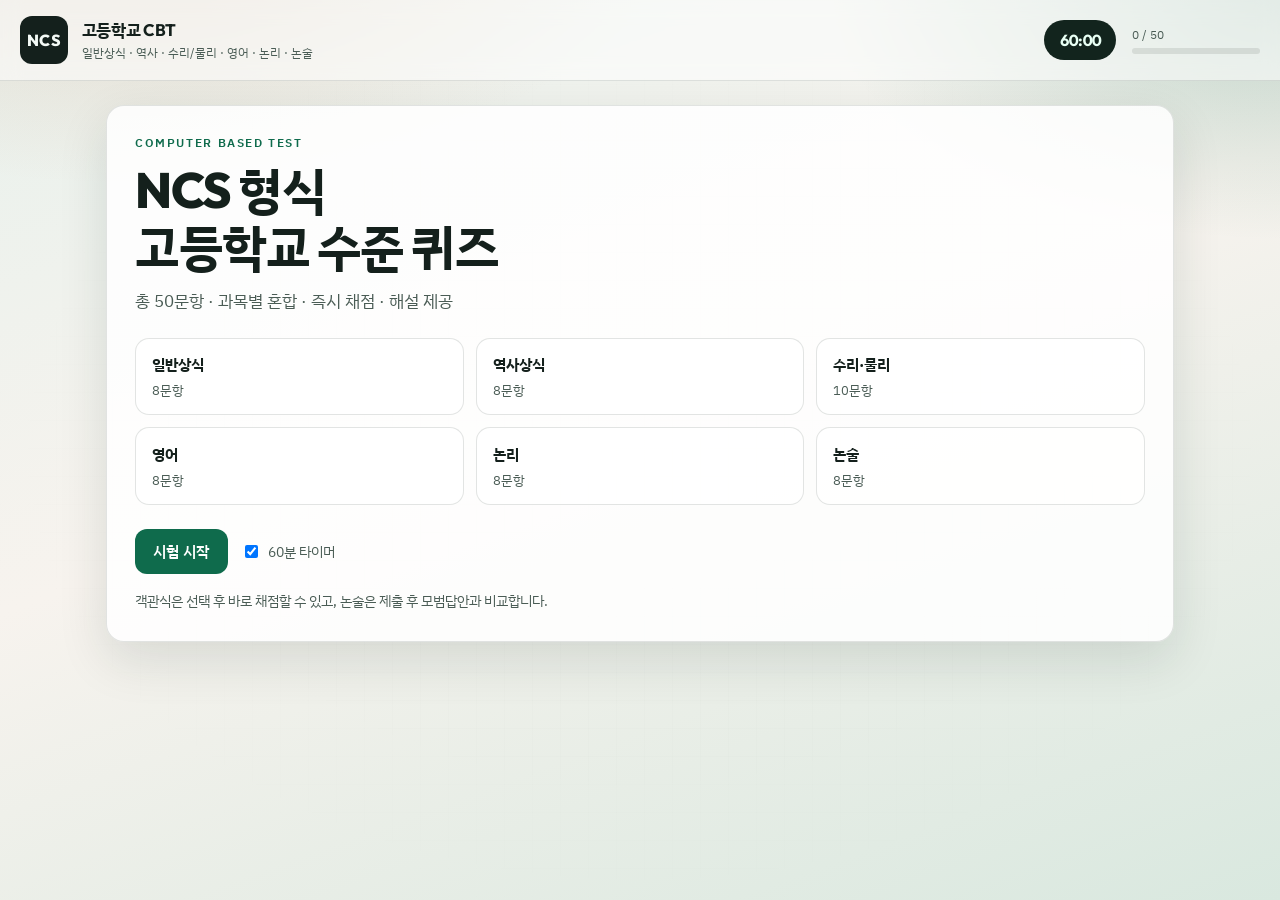
==== ncs-cbt/index.html @ 5c70af85 "Add interactive NCS high-school CBT quiz (50 questions) Self-contained CBT with general knowledge, h" ====
<!DOCTYPE html>
<html lang="ko">
<head>
  <meta charset="UTF-8" />
  <meta name="viewport" content="width=device-width, initial-scale=1" />
  <title>NCS 고등학교 CBT · 50문항</title>
  <link rel="preconnect" href="https://fonts.googleapis.com" />
  <link rel="preconnect" href="https://fonts.gstatic.com" crossorigin />
  <link href="https://fonts.googleapis.com/css2?family=IBM+Plex+Sans+KR:wght@400;500;600;700&family=Outfit:wght@500;700;800&display=swap" rel="stylesheet" />
  <link rel="stylesheet" href="styles.css" />
</head>
<body>
  <div class="bg-layer" aria-hidden="true"></div>

  <header class="topbar">
    <div class="brand">
      <span class="brand-mark">NCS</span>
      <div class="brand-text">
        <strong>고등학교 CBT</strong>
        <span>일반상식 · 역사 · 수리/물리 · 영어 · 논리 · 논술</span>
      </div>
    </div>
    <div class="top-meta" id="topMeta" hidden>
      <div class="timer" id="timer" aria-live="polite">60:00</div>
      <div class="progress-wrap">
        <div class="progress-label"><span id="answeredCount">0</span> / 50</div>
        <div class="progress-track"><div class="progress-fill" id="progressFill"></div></div>
      </div>
    </div>
  </header>

  <main>
    <!-- START -->
    <section class="panel start-panel" id="startPanel">
      <p class="eyebrow">Computer Based Test</p>
      <h1>NCS 형식<br />고등학교 수준 퀴즈</h1>
      <p class="lead">총 50문항 · 과목별 혼합 · 즉시 채점 · 해설 제공</p>

      <ul class="subject-grid" aria-label="과목 구성">
        <li><b>일반상식</b><span>8문항</span></li>
        <li><b>역사상식</b><span>8문항</span></li>
        <li><b>수리·물리</b><span>10문항</span></li>
        <li><b>영어</b><span>8문항</span></li>
        <li><b>논리</b><span>8문항</span></li>
        <li><b>논술</b><span>8문항</span></li>
      </ul>

      <div class="cta-row">
        <button type="button" class="btn primary" id="startBtn">시험 시작</button>
        <label class="check-inline">
          <input type="checkbox" id="timerToggle" checked />
          60분 타이머
        </label>
      </div>
      <p class="hint">객관식은 선택 후 바로 채점할 수 있고, 논술은 제출 후 모범답안과 비교합니다.</p>
    </section>

    <!-- QUIZ -->
    <section class="panel quiz-panel" id="quizPanel" hidden>
      <div class="quiz-layout">
        <aside class="nav-pane" aria-label="문항 번호">
          <div class="nav-head">문항</div>
          <div class="nav-grid" id="navGrid"></div>
          <button type="button" class="btn ghost full" id="submitAllBtn">전체 제출 · 결과</button>
        </aside>

        <div class="question-pane">
          <div class="q-meta">
            <span class="badge" id="qSubject"></span>
            <span class="q-num" id="qNum"></span>
          </div>
          <h2 class="q-stem" id="qStem"></h2>
          <div class="q-passage" id="qPassage" hidden></div>
          <div class="choices" id="choices"></div>
          <div class="essay-box" id="essayBox" hidden>
            <label for="essayInput">답안 작성</label>
            <textarea id="essayInput" rows="8" placeholder="핵심 논점과 근거를 간결히 작성하세요."></textarea>
          </div>
          <div class="feedback" id="feedback" hidden></div>
          <div class="action-row">
            <button type="button" class="btn ghost" id="prevBtn">이전</button>
            <button type="button" class="btn secondary" id="checkBtn">정답 확인</button>
            <button type="button" class="btn primary" id="nextBtn">다음</button>
          </div>
        </div>
      </div>
    </section>

    <!-- RESULT -->
    <section class="panel result-panel" id="resultPanel" hidden>
      <p class="eyebrow">결과</p>
      <h1 id="scoreTitle">채점 완료</h1>
      <p class="lead" id="scoreLead"></p>
      <div class="score-ring-wrap">
        <div class="score-ring" id="scoreRing">
          <strong id="scorePct">0%</strong>
          <span id="scoreFrac">0 / 50</span>
        </div>
      </div>
      <div class="subject-scores" id="subjectScores"></div>
      <div class="cta-row">
        <button type="button" class="btn primary" id="reviewBtn">오답·해설 다시보기</button>
        <button type="button" class="btn ghost" id="restartBtn">다시 풀기</button>
      </div>
    </section>
  </main>

  <script src="questions.js"></script>
  <script src="app.js"></script>
</body>
</html>
---- ncs-cbt/styles.css ----
:root {
  --ink: #14201c;
  --muted: #4a5c55;
  --paper: #f3f7f4;
  --panel: rgba(255, 255, 255, 0.86);
  --line: rgba(20, 32, 28, 0.12);
  --accent: #0f6b4c;
  --accent-2: #c45c26;
  --good: #1b7a4a;
  --bad: #b42318;
  --warn: #9a6700;
  --shadow: 0 18px 50px rgba(15, 40, 30, 0.12);
  --radius: 18px;
  --font-display: "Outfit", "IBM Plex Sans KR", sans-serif;
  --font-body: "IBM Plex Sans KR", sans-serif;
}

* { box-sizing: border-box; }
html, body { margin: 0; min-height: 100%; }
body {
  font-family: var(--font-body);
  color: var(--ink);
  background: #dfeae3;
  line-height: 1.55;
}

.bg-layer {
  position: fixed;
  inset: 0;
  z-index: -1;
  background:
    radial-gradient(1000px 500px at 10% -10%, rgba(196, 92, 38, 0.18), transparent 55%),
    radial-gradient(900px 480px at 100% 0%, rgba(15, 107, 76, 0.22), transparent 50%),
    linear-gradient(160deg, #e8f1ec 0%, #f7f3ee 45%, #d9e8df 100%);
  animation: drift 18s ease-in-out infinite alternate;
}
.bg-layer::after {
  content: "";
  position: absolute;
  inset: 0;
  opacity: 0.35;
  background-image:
    linear-gradient(rgba(20, 32, 28, 0.03) 1px, transparent 1px),
    linear-gradient(90deg, rgba(20, 32, 28, 0.03) 1px, transparent 1px);
  background-size: 28px 28px;
  mask-image: radial-gradient(ellipse at center, black 40%, transparent 80%);
}

@keyframes drift {
  from { transform: scale(1) translateY(0); }
  to { transform: scale(1.04) translateY(-8px); }
}

.topbar {
  display: flex;
  justify-content: space-between;
  align-items: center;
  gap: 1rem;
  padding: 1rem 1.25rem;
  border-bottom: 1px solid var(--line);
  backdrop-filter: blur(10px);
  background: rgba(255, 255, 255, 0.55);
  position: sticky;
  top: 0;
  z-index: 10;
}

.brand { display: flex; align-items: center; gap: 0.85rem; }
.brand-mark {
  font-family: var(--font-display);
  font-weight: 800;
  letter-spacing: 0.04em;
  background: var(--ink);
  color: #f4faf6;
  width: 3rem;
  height: 3rem;
  border-radius: 12px;
  display: grid;
  place-items: center;
  animation: popIn 0.6s ease both;
}
.brand-text { display: flex; flex-direction: column; }
.brand-text strong {
  font-family: var(--font-display);
  font-size: 1.05rem;
  letter-spacing: -0.02em;
}
.brand-text span { font-size: 0.78rem; color: var(--muted); }

.top-meta { display: flex; align-items: center; gap: 1rem; }
.timer {
  font-family: var(--font-display);
  font-weight: 700;
  font-variant-numeric: tabular-nums;
  background: #12241d;
  color: #e8fff4;
  padding: 0.45rem 0.75rem;
  border-radius: 999px;
  min-width: 4.5rem;
  text-align: center;
}
.timer.warn { background: var(--accent-2); }
.timer.danger { background: var(--bad); animation: pulse 1s ease infinite; }

@keyframes pulse {
  50% { transform: scale(1.04); }
}

.progress-wrap { min-width: 8rem; }
.progress-label { font-size: 0.75rem; color: var(--muted); margin-bottom: 0.25rem; }
.progress-track {
  height: 6px;
  background: rgba(20, 32, 28, 0.1);
  border-radius: 999px;
  overflow: hidden;
}
.progress-fill {
  height: 100%;
  width: 0%;
  background: linear-gradient(90deg, var(--accent), #2a9d6e);
  transition: width 0.35s ease;
}

main {
  max-width: 1100px;
  margin: 0 auto;
  padding: 1.5rem 1rem 3rem;
}

.panel {
  background: var(--panel);
  border: 1px solid var(--line);
  border-radius: var(--radius);
  box-shadow: var(--shadow);
  padding: 1.75rem;
  animation: rise 0.55s ease both;
}

@keyframes rise {
  from { opacity: 0; transform: translateY(14px); }
  to { opacity: 1; transform: translateY(0); }
}
@keyframes popIn {
  from { opacity: 0; transform: scale(0.86); }
  to { opacity: 1; transform: scale(1); }
}

.eyebrow {
  text-transform: uppercase;
  letter-spacing: 0.14em;
  font-size: 0.72rem;
  font-weight: 600;
  color: var(--accent);
  margin: 0 0 0.6rem;
}
h1 {
  font-family: var(--font-display);
  font-weight: 800;
  letter-spacing: -0.03em;
  font-size: clamp(2rem, 5vw, 3.1rem);
  line-height: 1.15;
  margin: 0 0 0.75rem;
}
.lead { color: var(--muted); margin: 0 0 1.5rem; font-size: 1.05rem; }
.hint { color: var(--muted); font-size: 0.9rem; margin: 1rem 0 0; }

.subject-grid {
  list-style: none;
  padding: 0;
  margin: 0 0 1.5rem;
  display: grid;
  grid-template-columns: repeat(3, 1fr);
  gap: 0.75rem;
}
.subject-grid li {
  padding: 0.9rem 1rem;
  border: 1px solid var(--line);
  border-radius: 14px;
  background: rgba(255, 255, 255, 0.7);
  display: flex;
  flex-direction: column;
  gap: 0.2rem;
  transition: transform 0.25s ease, border-color 0.25s ease;
}
.subject-grid li:hover {
  transform: translateY(-2px);
  border-color: rgba(15, 107, 76, 0.35);
}
.subject-grid b { font-size: 0.95rem; }
.subject-grid span { color: var(--muted); font-size: 0.82rem; }

.cta-row {
  display: flex;
  flex-wrap: wrap;
  align-items: center;
  gap: 0.85rem;
}

.btn {
  font-family: var(--font-body);
  font-weight: 600;
  border: none;
  cursor: pointer;
  border-radius: 12px;
  padding: 0.75rem 1.15rem;
  font-size: 0.95rem;
  transition: transform 0.15s ease, background 0.2s ease, opacity 0.2s ease;
}
.btn:hover { transform: translateY(-1px); }
.btn:active { transform: translateY(0); }
.btn:disabled { opacity: 0.45; cursor: not-allowed; transform: none; }
.btn.primary { background: var(--accent); color: #fff; }
.btn.primary:hover { background: #0c5a40; }
.btn.secondary { background: #1d2f28; color: #f3fff8; }
.btn.ghost {
  background: transparent;
  border: 1px solid var(--line);
  color: var(--ink);
}
.btn.full { width: 100%; }

.check-inline {
  display: inline-flex;
  align-items: center;
  gap: 0.4rem;
  color: var(--muted);
  font-size: 0.9rem;
  user-select: none;
}

.quiz-layout {
  display: grid;
  grid-template-columns: 220px 1fr;
  gap: 1.25rem;
}

.nav-pane {
  border-right: 1px solid var(--line);
  padding-right: 1rem;
  display: flex;
  flex-direction: column;
  gap: 0.75rem;
}
.nav-head {
  font-size: 0.8rem;
  font-weight: 600;
  color: var(--muted);
}
.nav-grid {
  display: grid;
  grid-template-columns: repeat(5, 1fr);
  gap: 0.35rem;
  max-height: 420px;
  overflow: auto;
  padding-right: 0.2rem;
}
.nav-btn {
  aspect-ratio: 1;
  border: 1px solid var(--line);
  border-radius: 8px;
  background: #fff;
  font-size: 0.72rem;
  font-weight: 600;
  cursor: pointer;
  color: var(--ink);
}
.nav-btn.current {
  border-color: var(--accent);
  box-shadow: inset 0 0 0 1px var(--accent);
}
.nav-btn.answered { background: #e5f4ec; }
.nav-btn.correct { background: #d9f0e3; color: var(--good); }
.nav-btn.wrong { background: #fde8e6; color: var(--bad); }
.nav-btn.essay-done { background: #fff4e8; }

.q-meta {
  display: flex;
  align-items: center;
  gap: 0.6rem;
  margin-bottom: 0.75rem;
}
.badge {
  display: inline-flex;
  align-items: center;
  padding: 0.25rem 0.65rem;
  border-radius: 999px;
  background: rgba(15, 107, 76, 0.12);
  color: var(--accent);
  font-size: 0.78rem;
  font-weight: 600;
}
.q-num { color: var(--muted); font-size: 0.85rem; }
.q-stem {
  font-size: 1.2rem;
  font-weight: 700;
  margin: 0 0 1rem;
  white-space: pre-wrap;
  letter-spacing: -0.01em;
}
.q-passage {
  background: rgba(20, 32, 28, 0.04);
  border-left: 3px solid var(--accent);
  padding: 0.9rem 1rem;
  margin-bottom: 1rem;
  border-radius: 0 12px 12px 0;
  color: var(--muted);
  white-space: pre-wrap;
}

.choices { display: flex; flex-direction: column; gap: 0.55rem; }
.choice {
  text-align: left;
  width: 100%;
  padding: 0.85rem 1rem;
  border-radius: 12px;
  border: 1px solid var(--line);
  background: #fff;
  cursor: pointer;
  font-family: var(--font-body);
  font-size: 0.95rem;
  display: flex;
  gap: 0.7rem;
  align-items: flex-start;
  transition: border-color 0.2s ease, background 0.2s ease;
}
.choice:hover { border-color: rgba(15, 107, 76, 0.4); }
.choice.selected {
  border-color: var(--accent);
  background: rgba(15, 107, 76, 0.08);
}
.choice.correct {
  border-color: var(--good);
  background: rgba(27, 122, 74, 0.12);
}
.choice.wrong {
  border-color: var(--bad);
  background: rgba(180, 35, 24, 0.08);
}
.choice-key {
  font-family: var(--font-display);
  font-weight: 700;
  color: var(--accent);
  min-width: 1.2rem;
}

.essay-box label {
  display: block;
  font-weight: 600;
  margin-bottom: 0.4rem;
  font-size: 0.9rem;
}
.essay-box textarea {
  width: 100%;
  border: 1px solid var(--line);
  border-radius: 12px;
  padding: 0.9rem 1rem;
  font-family: var(--font-body);
  font-size: 0.95rem;
  resize: vertical;
  background: #fff;
  color: var(--ink);
}
.essay-box textarea:focus {
  outline: 2px solid rgba(15, 107, 76, 0.35);
  border-color: var(--accent);
}

.feedback {
  margin-top: 1rem;
  padding: 0.95rem 1rem;
  border-radius: 12px;
  border: 1px solid var(--line);
  background: #fff;
  animation: rise 0.35s ease both;
}
.feedback.ok { border-color: rgba(27, 122, 74, 0.35); background: #f1faf5; }
.feedback.no { border-color: rgba(180, 35, 24, 0.3); background: #fff6f5; }
.feedback.essay { border-color: rgba(196, 92, 38, 0.3); background: #fff8f2; }
.feedback strong { display: block; margin-bottom: 0.35rem; }
.feedback .model {
  margin-top: 0.65rem;
  padding-top: 0.65rem;
  border-top: 1px dashed var(--line);
  color: var(--muted);
  white-space: pre-wrap;
}

.action-row {
  display: flex;
  flex-wrap: wrap;
  gap: 0.6rem;
  margin-top: 1.25rem;
  justify-content: flex-end;
}

.score-ring-wrap { display: flex; justify-content: center; margin: 1.25rem 0 1.5rem; }
.score-ring {
  width: 160px;
  height: 160px;
  border-radius: 50%;
  display: grid;
  place-content: center;
  text-align: center;
  background:
    radial-gradient(circle at center, #fff 58%, transparent 59%),
    conic-gradient(var(--accent) var(--p, 0%), rgba(20, 32, 28, 0.1) 0);
  animation: popIn 0.6s ease both;
}
.score-ring strong {
  font-family: var(--font-display);
  font-size: 2rem;
  line-height: 1;
}
.score-ring span { color: var(--muted); font-size: 0.85rem; }

.subject-scores {
  display: grid;
  grid-template-columns: repeat(3, 1fr);
  gap: 0.7rem;
  margin-bottom: 1.5rem;
}
.subject-scores article {
  border: 1px solid var(--line);
  border-radius: 12px;
  padding: 0.8rem 0.9rem;
  background: rgba(255, 255, 255, 0.75);
}
.subject-scores h3 {
  margin: 0 0 0.25rem;
  font-size: 0.88rem;
}
.subject-scores p {
  margin: 0;
  color: var(--muted);
  font-size: 0.85rem;
}

@media (max-width: 820px) {
  .quiz-layout { grid-template-columns: 1fr; }
  .nav-pane {
    border-right: none;
    border-bottom: 1px solid var(--line);
    padding-right: 0;
    padding-bottom: 1rem;
  }
  .nav-grid {
    max-height: none;
    grid-template-columns: repeat(10, 1fr);
  }
  .subject-grid,
  .subject-scores { grid-template-columns: repeat(2, 1fr); }
  .topbar { flex-direction: column; align-items: flex-start; }
}

@media (max-width: 520px) {
  .subject-grid,
  .subject-scores { grid-template-columns: 1fr; }
  .nav-grid { grid-template-columns: repeat(5, 1fr); }
  .action-row { justify-content: stretch; }
  .action-row .btn { flex: 1; }
}
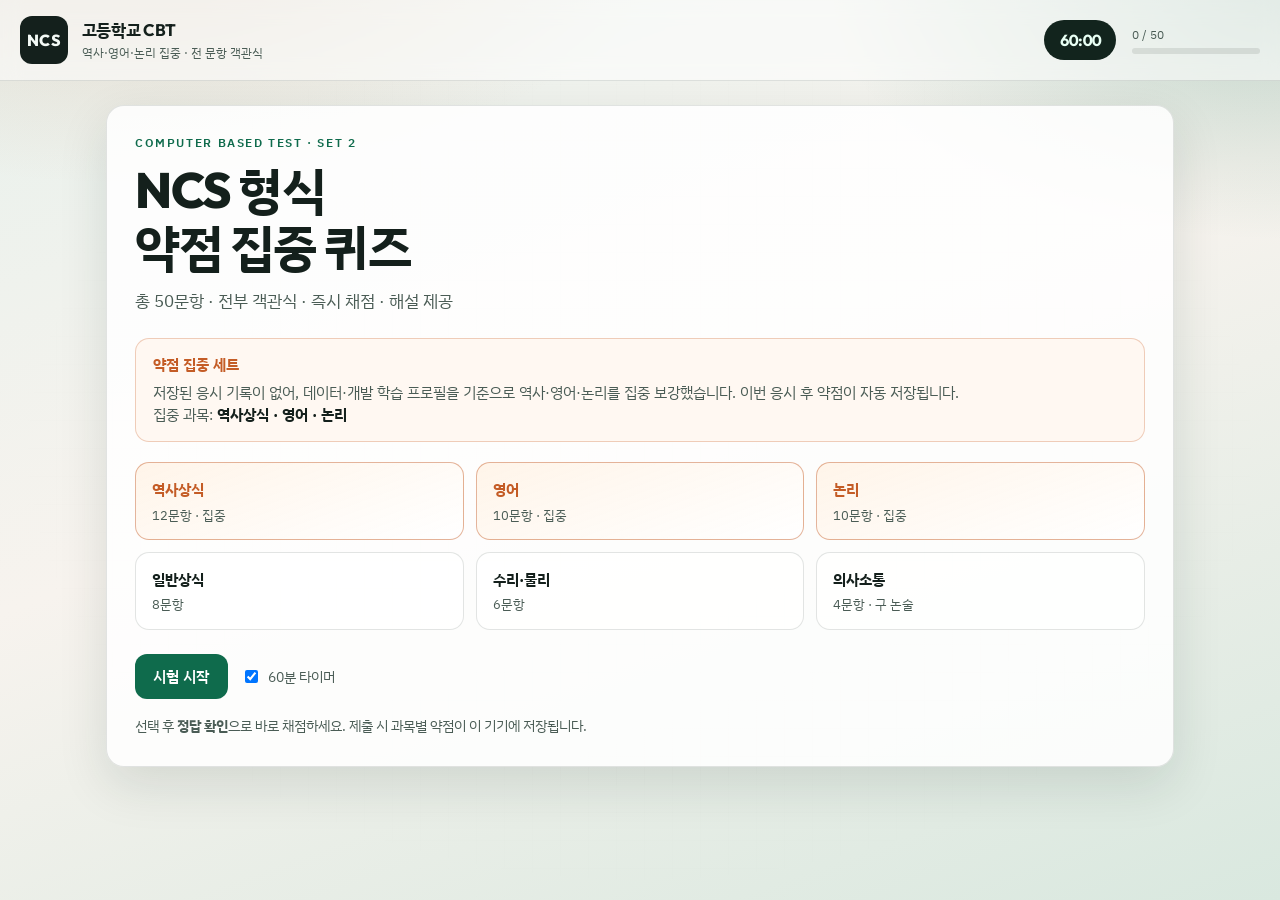
==== commit 190a38bb: "Refresh NCS CBT with weakness-weighted all-MC Set 2 Replace essay items with communication MC questi" ====
--- a/ncs-cbt/index.html
+++ b/ncs-cbt/index.html
@@ -3,7 +3,7 @@
 <head>
   <meta charset="UTF-8" />
   <meta name="viewport" content="width=device-width, initial-scale=1" />
-  <title>NCS 고등학교 CBT · 50문항</title>
+  <title>NCS 고등학교 CBT · 50문항 (약점 집중)</title>
   <link rel="preconnect" href="https://fonts.googleapis.com" />
   <link rel="preconnect" href="https://fonts.gstatic.com" crossorigin />
   <link href="https://fonts.googleapis.com/css2?family=IBM+Plex+Sans+KR:wght@400;500;600;700&family=Outfit:wght@500;700;800&display=swap" rel="stylesheet" />
@@ -17,7 +17,7 @@
       <span class="brand-mark">NCS</span>
       <div class="brand-text">
         <strong>고등학교 CBT</strong>
-        <span>일반상식 · 역사 · 수리/물리 · 영어 · 논리 · 논술</span>
+        <span>역사·영어·논리 집중 · 전 문항 객관식</span>
       </div>
     </div>
     <div class="top-meta" id="topMeta" hidden>
@@ -30,19 +30,20 @@
   </header>
 
   <main>
-    <!-- START -->
     <section class="panel start-panel" id="startPanel">
-      <p class="eyebrow">Computer Based Test</p>
-      <h1>NCS 형식<br />고등학교 수준 퀴즈</h1>
-      <p class="lead">총 50문항 · 과목별 혼합 · 즉시 채점 · 해설 제공</p>
+      <p class="eyebrow">Computer Based Test · Set 2</p>
+      <h1>NCS 형식<br />약점 집중 퀴즈</h1>
+      <p class="lead">총 50문항 · 전부 객관식 · 즉시 채점 · 해설 제공</p>
+
+      <div class="focus-banner" id="focusBanner"></div>
 
       <ul class="subject-grid" aria-label="과목 구성">
+        <li class="hot"><b>역사상식</b><span>12문항 · 집중</span></li>
+        <li class="hot"><b>영어</b><span>10문항 · 집중</span></li>
+        <li class="hot"><b>논리</b><span>10문항 · 집중</span></li>
         <li><b>일반상식</b><span>8문항</span></li>
-        <li><b>역사상식</b><span>8문항</span></li>
-        <li><b>수리·물리</b><span>10문항</span></li>
-        <li><b>영어</b><span>8문항</span></li>
-        <li><b>논리</b><span>8문항</span></li>
-        <li><b>논술</b><span>8문항</span></li>
+        <li><b>수리·물리</b><span>6문항</span></li>
+        <li><b>의사소통</b><span>4문항 · 구 논술</span></li>
       </ul>
 
       <div class="cta-row">
@@ -52,10 +53,9 @@
           60분 타이머
         </label>
       </div>
-      <p class="hint">객관식은 선택 후 바로 채점할 수 있고, 논술은 제출 후 모범답안과 비교합니다.</p>
+      <p class="hint">선택 후 <b>정답 확인</b>으로 바로 채점하세요. 제출 시 과목별 약점이 이 기기에 저장됩니다.</p>
     </section>
 
-    <!-- QUIZ -->
     <section class="panel quiz-panel" id="quizPanel" hidden>
       <div class="quiz-layout">
         <aside class="nav-pane" aria-label="문항 번호">
@@ -72,10 +72,6 @@
           <h2 class="q-stem" id="qStem"></h2>
           <div class="q-passage" id="qPassage" hidden></div>
           <div class="choices" id="choices"></div>
-          <div class="essay-box" id="essayBox" hidden>
-            <label for="essayInput">답안 작성</label>
-            <textarea id="essayInput" rows="8" placeholder="핵심 논점과 근거를 간결히 작성하세요."></textarea>
-          </div>
           <div class="feedback" id="feedback" hidden></div>
           <div class="action-row">
             <button type="button" class="btn ghost" id="prevBtn">이전</button>
@@ -86,7 +82,6 @@
       </div>
     </section>
 
-    <!-- RESULT -->
     <section class="panel result-panel" id="resultPanel" hidden>
       <p class="eyebrow">결과</p>
       <h1 id="scoreTitle">채점 완료</h1>
@@ -97,6 +92,7 @@
           <span id="scoreFrac">0 / 50</span>
         </div>
       </div>
+      <div class="weakness-box" id="weaknessBox"></div>
       <div class="subject-scores" id="subjectScores"></div>
       <div class="cta-row">
         <button type="button" class="btn primary" id="reviewBtn">오답·해설 다시보기</button>
--- a/ncs-cbt/styles.css
+++ b/ncs-cbt/styles.css
@@ -188,6 +188,62 @@
 }
 .subject-grid b { font-size: 0.95rem; }
 .subject-grid span { color: var(--muted); font-size: 0.82rem; }
+.subject-grid li.hot {
+  border-color: rgba(196, 92, 38, 0.45);
+  background: linear-gradient(160deg, rgba(255, 244, 232, 0.95), rgba(255, 255, 255, 0.85));
+}
+.subject-grid li.hot b { color: var(--accent-2); }
+
+.focus-banner {
+  margin: 0 0 1.25rem;
+  padding: 0.95rem 1.05rem;
+  border-radius: 14px;
+  border: 1px solid rgba(196, 92, 38, 0.28);
+  background: rgba(255, 248, 242, 0.95);
+  color: var(--muted);
+  font-size: 0.92rem;
+  line-height: 1.5;
+}
+.focus-banner strong {
+  display: block;
+  color: var(--accent-2);
+  margin-bottom: 0.35rem;
+  font-size: 0.95rem;
+}
+.focus-banner b { color: var(--ink); }
+
+.weakness-box {
+  margin: 0 0 1.25rem;
+  padding: 1rem 1.1rem;
+  border-radius: 14px;
+  border: 1px solid rgba(15, 107, 76, 0.2);
+  background: rgba(241, 250, 245, 0.95);
+}
+.weakness-box strong {
+  display: block;
+  margin-bottom: 0.55rem;
+  color: var(--accent);
+}
+.weak-row {
+  display: flex;
+  flex-wrap: wrap;
+  gap: 0.4rem 0.75rem;
+  align-items: baseline;
+  padding: 0.35rem 0;
+  border-bottom: 1px dashed var(--line);
+  font-size: 0.92rem;
+}
+.weak-row:last-of-type { border-bottom: none; }
+.weak-row em { color: var(--muted); font-style: normal; }
+.weak-tip {
+  margin: 0.7rem 0 0;
+  color: var(--muted);
+  font-size: 0.88rem;
+}
+.subject-scores article.weak {
+  border-color: rgba(196, 92, 38, 0.4);
+  background: #fff6ef;
+}
 
 .cta-row {
   display: flex;
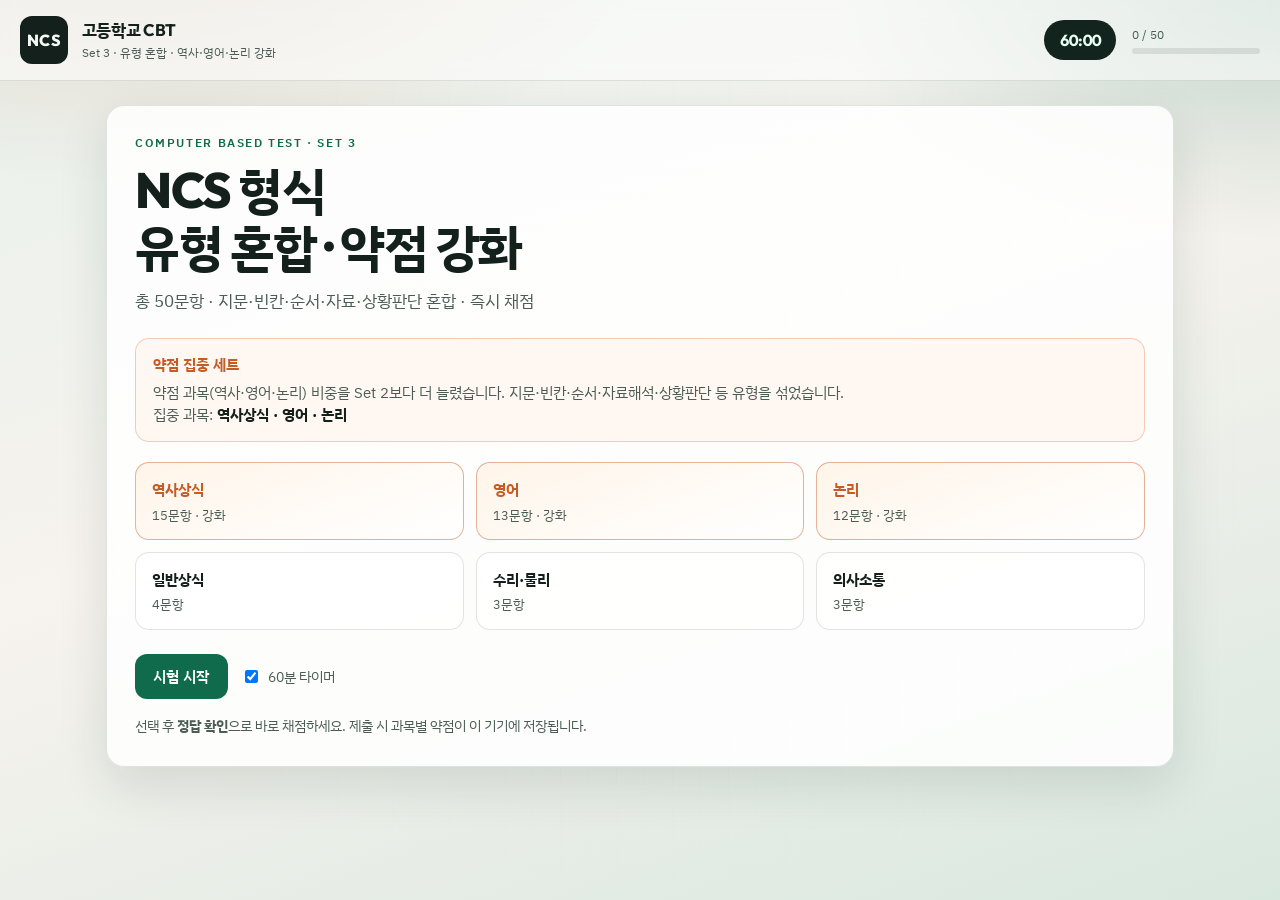
==== commit 19b1c9c5: "Add NCS CBT Set 3 with mixed formats and heavier weak focus Increase history/English/logic share fur" ====
--- a/ncs-cbt/index.html
+++ b/ncs-cbt/index.html
@@ -17,7 +17,7 @@
       <span class="brand-mark">NCS</span>
       <div class="brand-text">
         <strong>고등학교 CBT</strong>
-        <span>역사·영어·논리 집중 · 전 문항 객관식</span>
+        <span>Set 3 · 유형 혼합 · 역사·영어·논리 강화</span>
       </div>
     </div>
     <div class="top-meta" id="topMeta" hidden>
@@ -31,19 +31,19 @@
 
   <main>
     <section class="panel start-panel" id="startPanel">
-      <p class="eyebrow">Computer Based Test · Set 2</p>
-      <h1>NCS 형식<br />약점 집중 퀴즈</h1>
-      <p class="lead">총 50문항 · 전부 객관식 · 즉시 채점 · 해설 제공</p>
+      <p class="eyebrow">Computer Based Test · Set 3</p>
+      <h1>NCS 형식<br />유형 혼합 · 약점 강화</h1>
+      <p class="lead">총 50문항 · 지문·빈칸·순서·자료·상황판단 혼합 · 즉시 채점</p>
 
       <div class="focus-banner" id="focusBanner"></div>
 
       <ul class="subject-grid" aria-label="과목 구성">
-        <li class="hot"><b>역사상식</b><span>12문항 · 집중</span></li>
-        <li class="hot"><b>영어</b><span>10문항 · 집중</span></li>
-        <li class="hot"><b>논리</b><span>10문항 · 집중</span></li>
-        <li><b>일반상식</b><span>8문항</span></li>
-        <li><b>수리·물리</b><span>6문항</span></li>
-        <li><b>의사소통</b><span>4문항 · 구 논술</span></li>
+        <li class="hot"><b>역사상식</b><span>15문항 · 강화</span></li>
+        <li class="hot"><b>영어</b><span>13문항 · 강화</span></li>
+        <li class="hot"><b>논리</b><span>12문항 · 강화</span></li>
+        <li><b>일반상식</b><span>4문항</span></li>
+        <li><b>수리·물리</b><span>3문항</span></li>
+        <li><b>의사소통</b><span>3문항</span></li>
       </ul>
 
       <div class="cta-row">
@@ -67,6 +67,7 @@
         <div class="question-pane">
           <div class="q-meta">
             <span class="badge" id="qSubject"></span>
+            <span class="badge format" id="qFormat" hidden></span>
             <span class="q-num" id="qNum"></span>
           </div>
           <h2 class="q-stem" id="qStem"></h2>
--- a/ncs-cbt/styles.css
+++ b/ncs-cbt/styles.css
@@ -345,6 +345,10 @@
   font-size: 0.78rem;
   font-weight: 600;
 }
+.badge.format {
+  background: rgba(196, 92, 38, 0.12);
+  color: var(--accent-2);
+}
 .q-num { color: var(--muted); font-size: 0.85rem; }
 .q-stem {
   font-size: 1.2rem;
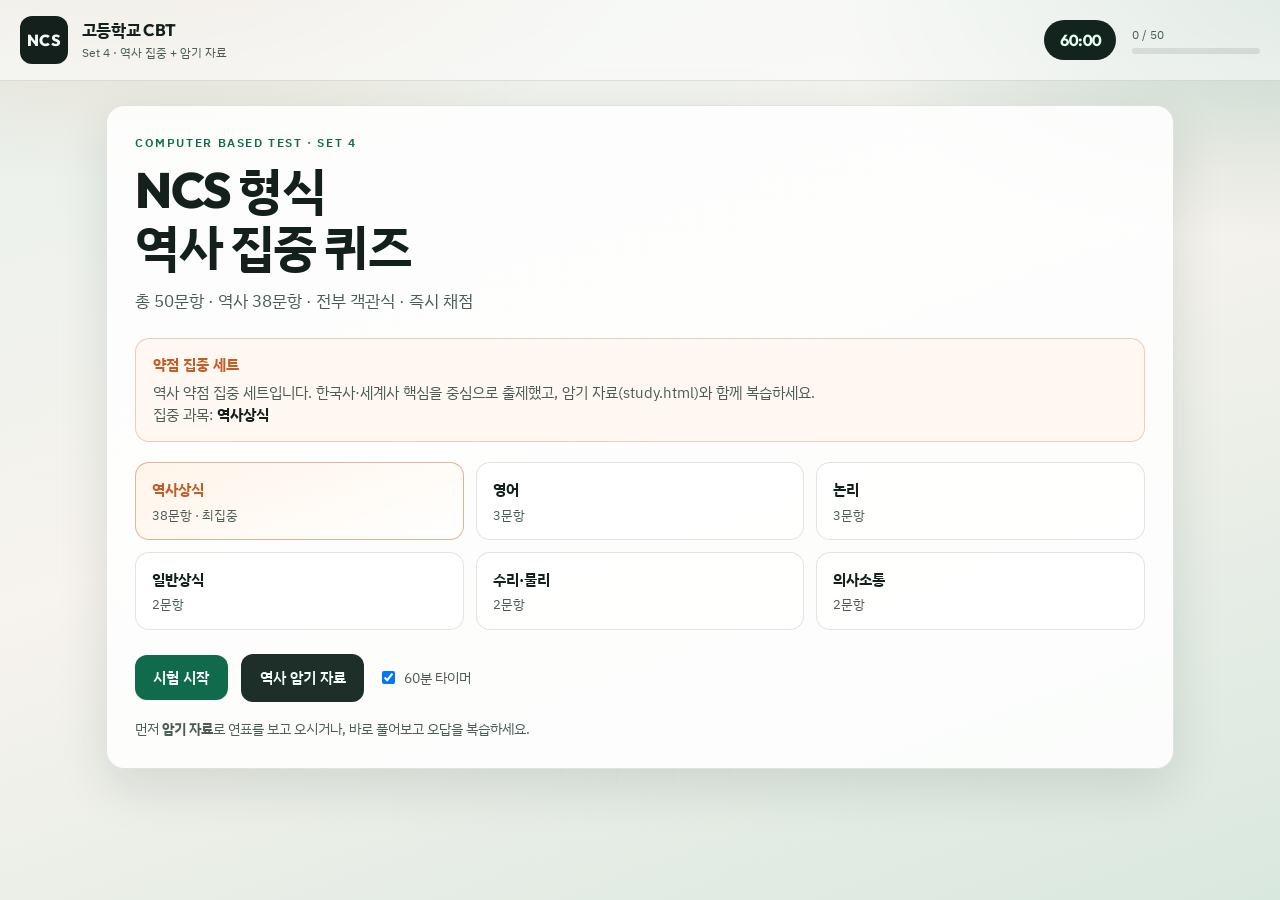
==== commit 5497c246: "Add history-focused Set 4 CBT and memorization study pack Increase history items to 38/50 and add ti" ====
--- a/ncs-cbt/index.html
+++ b/ncs-cbt/index.html
@@ -3,7 +3,7 @@
 <head>
   <meta charset="UTF-8" />
   <meta name="viewport" content="width=device-width, initial-scale=1" />
-  <title>NCS 고등학교 CBT · 50문항 (약점 집중)</title>
+  <title>NCS 고등학교 CBT · Set 4 역사 집중</title>
   <link rel="preconnect" href="https://fonts.googleapis.com" />
   <link rel="preconnect" href="https://fonts.gstatic.com" crossorigin />
   <link href="https://fonts.googleapis.com/css2?family=IBM+Plex+Sans+KR:wght@400;500;600;700&family=Outfit:wght@500;700;800&display=swap" rel="stylesheet" />
@@ -17,7 +17,7 @@
       <span class="brand-mark">NCS</span>
       <div class="brand-text">
         <strong>고등학교 CBT</strong>
-        <span>Set 3 · 유형 혼합 · 역사·영어·논리 강화</span>
+        <span>Set 4 · 역사 집중 + 암기 자료</span>
       </div>
     </div>
     <div class="top-meta" id="topMeta" hidden>
@@ -31,29 +31,30 @@
 
   <main>
     <section class="panel start-panel" id="startPanel">
-      <p class="eyebrow">Computer Based Test · Set 3</p>
-      <h1>NCS 형식<br />유형 혼합 · 약점 강화</h1>
-      <p class="lead">총 50문항 · 지문·빈칸·순서·자료·상황판단 혼합 · 즉시 채점</p>
+      <p class="eyebrow">Computer Based Test · Set 4</p>
+      <h1>NCS 형식<br />역사 집중 퀴즈</h1>
+      <p class="lead">총 50문항 · 역사 38문항 · 전부 객관식 · 즉시 채점</p>
 
       <div class="focus-banner" id="focusBanner"></div>
 
       <ul class="subject-grid" aria-label="과목 구성">
-        <li class="hot"><b>역사상식</b><span>15문항 · 강화</span></li>
-        <li class="hot"><b>영어</b><span>13문항 · 강화</span></li>
-        <li class="hot"><b>논리</b><span>12문항 · 강화</span></li>
-        <li><b>일반상식</b><span>4문항</span></li>
-        <li><b>수리·물리</b><span>3문항</span></li>
-        <li><b>의사소통</b><span>3문항</span></li>
+        <li class="hot"><b>역사상식</b><span>38문항 · 최집중</span></li>
+        <li><b>영어</b><span>3문항</span></li>
+        <li><b>논리</b><span>3문항</span></li>
+        <li><b>일반상식</b><span>2문항</span></li>
+        <li><b>수리·물리</b><span>2문항</span></li>
+        <li><b>의사소통</b><span>2문항</span></li>
       </ul>
 
       <div class="cta-row">
         <button type="button" class="btn primary" id="startBtn">시험 시작</button>
+        <a class="btn secondary" href="study.html">역사 암기 자료</a>
         <label class="check-inline">
           <input type="checkbox" id="timerToggle" checked />
           60분 타이머
         </label>
       </div>
-      <p class="hint">선택 후 <b>정답 확인</b>으로 바로 채점하세요. 제출 시 과목별 약점이 이 기기에 저장됩니다.</p>
+      <p class="hint">먼저 <b>암기 자료</b>로 연표를 보고 오시거나, 바로 풀어보고 오답을 복습하세요.</p>
     </section>
 
     <section class="panel quiz-panel" id="quizPanel" hidden>
@@ -97,6 +98,7 @@
       <div class="subject-scores" id="subjectScores"></div>
       <div class="cta-row">
         <button type="button" class="btn primary" id="reviewBtn">오답·해설 다시보기</button>
+        <a class="btn secondary" href="study.html">암기 자료로 복습</a>
         <button type="button" class="btn ghost" id="restartBtn">다시 풀기</button>
       </div>
     </section>
--- a/ncs-cbt/styles.css
+++ b/ncs-cbt/styles.css
@@ -274,6 +274,12 @@
   color: var(--ink);
 }
 .btn.full { width: 100%; }
+a.btn {
+  display: inline-flex;
+  align-items: center;
+  justify-content: center;
+  text-decoration: none;
+}
 
 .check-inline {
   display: inline-flex;
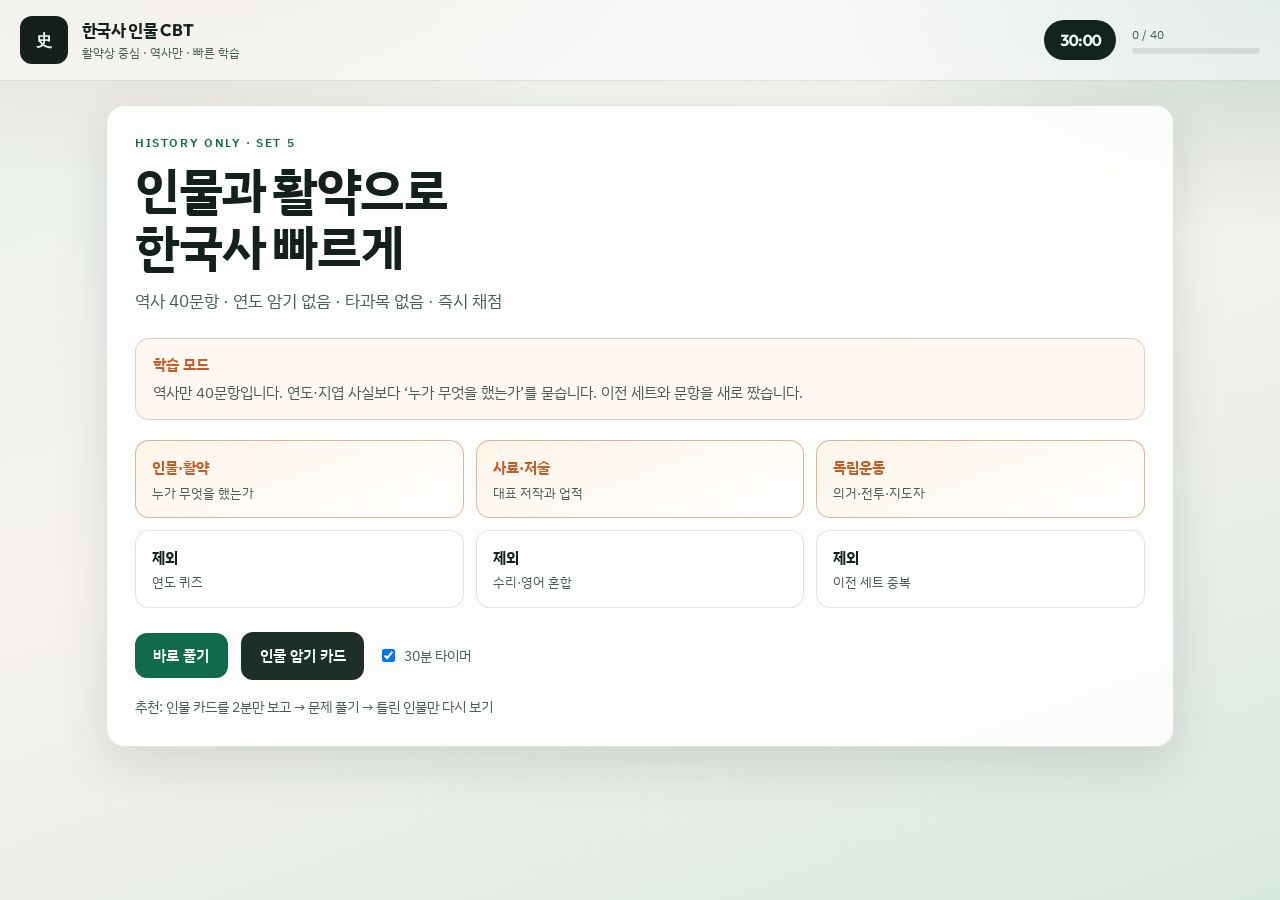
==== commit aa7b8ff9: "Refocus CBT on history figures and achievements only Replace mixed/year-heavy sets with 40 people-fi" ====
--- a/ncs-cbt/index.html
+++ b/ncs-cbt/index.html
@@ -3,7 +3,7 @@
 <head>
   <meta charset="UTF-8" />
   <meta name="viewport" content="width=device-width, initial-scale=1" />
-  <title>NCS 고등학교 CBT · Set 4 역사 집중</title>
+  <title>한국사 인물 집중 · CBT</title>
   <link rel="preconnect" href="https://fonts.googleapis.com" />
   <link rel="preconnect" href="https://fonts.gstatic.com" crossorigin />
   <link href="https://fonts.googleapis.com/css2?family=IBM+Plex+Sans+KR:wght@400;500;600;700&family=Outfit:wght@500;700;800&display=swap" rel="stylesheet" />
@@ -14,16 +14,16 @@
 
   <header class="topbar">
     <div class="brand">
-      <span class="brand-mark">NCS</span>
+      <span class="brand-mark">史</span>
       <div class="brand-text">
-        <strong>고등학교 CBT</strong>
-        <span>Set 4 · 역사 집중 + 암기 자료</span>
+        <strong>한국사 인물 CBT</strong>
+        <span>활약상 중심 · 역사만 · 빠른 학습</span>
       </div>
     </div>
     <div class="top-meta" id="topMeta" hidden>
-      <div class="timer" id="timer" aria-live="polite">60:00</div>
+      <div class="timer" id="timer" aria-live="polite">30:00</div>
       <div class="progress-wrap">
-        <div class="progress-label"><span id="answeredCount">0</span> / 50</div>
+        <div class="progress-label"><span id="answeredCount">0</span> / <span id="totalCount">40</span></div>
         <div class="progress-track"><div class="progress-fill" id="progressFill"></div></div>
       </div>
     </div>
@@ -31,30 +31,30 @@
 
   <main>
     <section class="panel start-panel" id="startPanel">
-      <p class="eyebrow">Computer Based Test · Set 4</p>
-      <h1>NCS 형식<br />역사 집중 퀴즈</h1>
-      <p class="lead">총 50문항 · 역사 38문항 · 전부 객관식 · 즉시 채점</p>
+      <p class="eyebrow">History Only · Set 5</p>
+      <h1>인물과 활약으로<br />한국사 빠르게</h1>
+      <p class="lead">역사 40문항 · 연도 암기 없음 · 타과목 없음 · 즉시 채점</p>
 
       <div class="focus-banner" id="focusBanner"></div>
 
-      <ul class="subject-grid" aria-label="과목 구성">
-        <li class="hot"><b>역사상식</b><span>38문항 · 최집중</span></li>
-        <li><b>영어</b><span>3문항</span></li>
-        <li><b>논리</b><span>3문항</span></li>
-        <li><b>일반상식</b><span>2문항</span></li>
-        <li><b>수리·물리</b><span>2문항</span></li>
-        <li><b>의사소통</b><span>2문항</span></li>
+      <ul class="subject-grid" aria-label="학습 범위">
+        <li class="hot"><b>인물·활약</b><span>누가 무엇을 했는가</span></li>
+        <li class="hot"><b>사료·저술</b><span>대표 저작과 업적</span></li>
+        <li class="hot"><b>독립운동</b><span>의거·전투·지도자</span></li>
+        <li><b>제외</b><span>연도 퀴즈</span></li>
+        <li><b>제외</b><span>수리·영어 혼합</span></li>
+        <li><b>제외</b><span>이전 세트 중복</span></li>
       </ul>
 
       <div class="cta-row">
-        <button type="button" class="btn primary" id="startBtn">시험 시작</button>
-        <a class="btn secondary" href="study.html">역사 암기 자료</a>
+        <button type="button" class="btn primary" id="startBtn">바로 풀기</button>
+        <a class="btn secondary" href="study.html">인물 암기 카드</a>
         <label class="check-inline">
           <input type="checkbox" id="timerToggle" checked />
-          60분 타이머
+          30분 타이머
         </label>
       </div>
-      <p class="hint">먼저 <b>암기 자료</b>로 연표를 보고 오시거나, 바로 풀어보고 오답을 복습하세요.</p>
+      <p class="hint">추천: 인물 카드를 2분만 보고 → 문제 풀기 → 틀린 인물만 다시 보기</p>
     </section>
 
     <section class="panel quiz-panel" id="quizPanel" hidden>
@@ -62,7 +62,7 @@
         <aside class="nav-pane" aria-label="문항 번호">
           <div class="nav-head">문항</div>
           <div class="nav-grid" id="navGrid"></div>
-          <button type="button" class="btn ghost full" id="submitAllBtn">전체 제출 · 결과</button>
+          <button type="button" class="btn ghost full" id="submitAllBtn">제출 · 결과</button>
         </aside>
 
         <div class="question-pane">
@@ -91,14 +91,14 @@
       <div class="score-ring-wrap">
         <div class="score-ring" id="scoreRing">
           <strong id="scorePct">0%</strong>
-          <span id="scoreFrac">0 / 50</span>
+          <span id="scoreFrac">0 / 40</span>
         </div>
       </div>
       <div class="weakness-box" id="weaknessBox"></div>
       <div class="subject-scores" id="subjectScores"></div>
       <div class="cta-row">
-        <button type="button" class="btn primary" id="reviewBtn">오답·해설 다시보기</button>
-        <a class="btn secondary" href="study.html">암기 자료로 복습</a>
+        <button type="button" class="btn primary" id="reviewBtn">오답만 다시보기</button>
+        <a class="btn secondary" href="study.html">인물 카드 복습</a>
         <button type="button" class="btn ghost" id="restartBtn">다시 풀기</button>
       </div>
     </section>
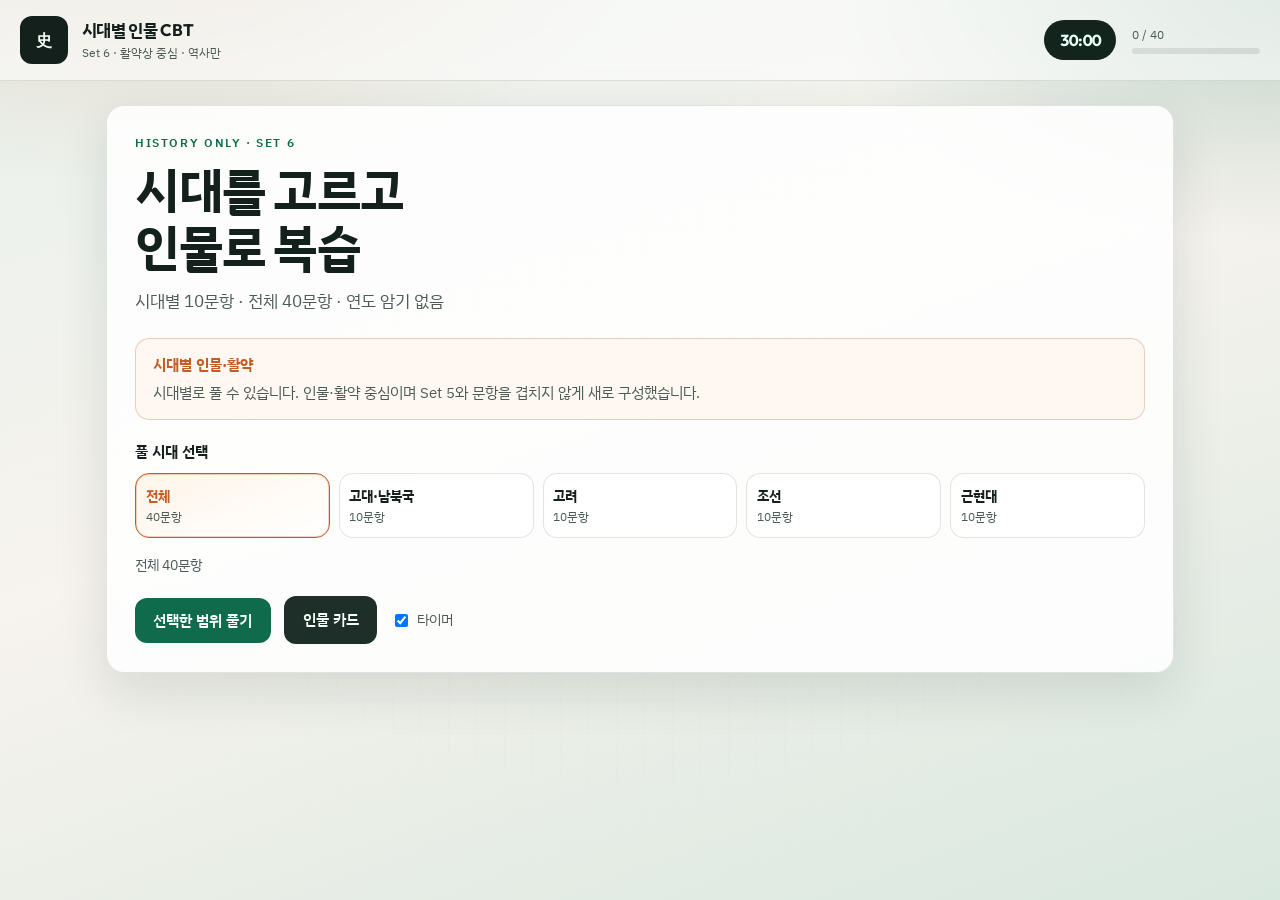
==== commit 8272a68b: "Add era-based history Set 6 with selectable period quizzes Provide 10 people-focused items per era a" ====
--- a/ncs-cbt/index.html
+++ b/ncs-cbt/index.html
@@ -3,7 +3,7 @@
 <head>
   <meta charset="UTF-8" />
   <meta name="viewport" content="width=device-width, initial-scale=1" />
-  <title>한국사 인물 집중 · CBT</title>
+  <title>한국사 시대별 인물 CBT</title>
   <link rel="preconnect" href="https://fonts.googleapis.com" />
   <link rel="preconnect" href="https://fonts.gstatic.com" crossorigin />
   <link href="https://fonts.googleapis.com/css2?family=IBM+Plex+Sans+KR:wght@400;500;600;700&family=Outfit:wght@500;700;800&display=swap" rel="stylesheet" />
@@ -16,8 +16,8 @@
     <div class="brand">
       <span class="brand-mark">史</span>
       <div class="brand-text">
-        <strong>한국사 인물 CBT</strong>
-        <span>활약상 중심 · 역사만 · 빠른 학습</span>
+        <strong>시대별 인물 CBT</strong>
+        <span>Set 6 · 활약상 중심 · 역사만</span>
       </div>
     </div>
     <div class="top-meta" id="topMeta" hidden>
@@ -31,30 +31,24 @@
 
   <main>
     <section class="panel start-panel" id="startPanel">
-      <p class="eyebrow">History Only · Set 5</p>
-      <h1>인물과 활약으로<br />한국사 빠르게</h1>
-      <p class="lead">역사 40문항 · 연도 암기 없음 · 타과목 없음 · 즉시 채점</p>
+      <p class="eyebrow">History Only · Set 6</p>
+      <h1>시대를 고르고<br />인물로 복습</h1>
+      <p class="lead">시대별 10문항 · 전체 40문항 · 연도 암기 없음</p>
 
       <div class="focus-banner" id="focusBanner"></div>
 
-      <ul class="subject-grid" aria-label="학습 범위">
-        <li class="hot"><b>인물·활약</b><span>누가 무엇을 했는가</span></li>
-        <li class="hot"><b>사료·저술</b><span>대표 저작과 업적</span></li>
-        <li class="hot"><b>독립운동</b><span>의거·전투·지도자</span></li>
-        <li><b>제외</b><span>연도 퀴즈</span></li>
-        <li><b>제외</b><span>수리·영어 혼합</span></li>
-        <li><b>제외</b><span>이전 세트 중복</span></li>
-      </ul>
+      <p class="era-label">풀 시대 선택</p>
+      <div class="era-buttons" id="eraButtons" aria-label="시대 선택"></div>
+      <p class="hint" id="eraCount">전체 40문항</p>
 
-      <div class="cta-row">
-        <button type="button" class="btn primary" id="startBtn">바로 풀기</button>
-        <a class="btn secondary" href="study.html">인물 암기 카드</a>
+      <div class="cta-row" style="margin-top:1.25rem">
+        <button type="button" class="btn primary" id="startBtn">선택한 범위 풀기</button>
+        <a class="btn secondary" href="study.html">인물 카드</a>
         <label class="check-inline">
           <input type="checkbox" id="timerToggle" checked />
-          30분 타이머
+          타이머
         </label>
       </div>
-      <p class="hint">추천: 인물 카드를 2분만 보고 → 문제 풀기 → 틀린 인물만 다시 보기</p>
     </section>
 
     <section class="panel quiz-panel" id="quizPanel" hidden>
@@ -97,9 +91,9 @@
       <div class="weakness-box" id="weaknessBox"></div>
       <div class="subject-scores" id="subjectScores"></div>
       <div class="cta-row">
-        <button type="button" class="btn primary" id="reviewBtn">오답만 다시보기</button>
-        <a class="btn secondary" href="study.html">인물 카드 복습</a>
-        <button type="button" class="btn ghost" id="restartBtn">다시 풀기</button>
+        <button type="button" class="btn primary" id="reviewBtn">오답 다시보기</button>
+        <a class="btn secondary" href="study.html">인물 카드</a>
+        <button type="button" class="btn ghost" id="restartBtn">시대 다시 선택</button>
       </div>
     </section>
   </main>
--- a/ncs-cbt/styles.css
+++ b/ncs-cbt/styles.css
@@ -281,6 +281,43 @@
   text-decoration: none;
 }
 
+.era-label {
+  margin: 0 0 0.55rem;
+  font-weight: 700;
+  font-size: 0.95rem;
+}
+.era-buttons {
+  display: grid;
+  grid-template-columns: repeat(5, 1fr);
+  gap: 0.55rem;
+}
+.era-btn {
+  border: 1px solid var(--line);
+  background: rgba(255, 255, 255, 0.85);
+  border-radius: 14px;
+  padding: 0.75rem 0.6rem;
+  cursor: pointer;
+  font-family: var(--font-body);
+  display: flex;
+  flex-direction: column;
+  gap: 0.2rem;
+  text-align: left;
+  transition: border-color 0.2s ease, transform 0.15s ease, background 0.2s ease;
+}
+.era-btn b { font-size: 0.9rem; color: var(--ink); }
+.era-btn span { font-size: 0.78rem; color: var(--muted); }
+.era-btn:hover { transform: translateY(-1px); border-color: rgba(15, 107, 76, 0.35); }
+.era-btn.active {
+  border-color: var(--accent-2);
+  background: linear-gradient(160deg, rgba(255, 244, 232, 0.95), #fff);
+  box-shadow: inset 0 0 0 1px rgba(196, 92, 38, 0.25);
+}
+.era-btn.active b { color: var(--accent-2); }
+
+@media (max-width: 820px) {
+  .era-buttons { grid-template-columns: repeat(2, 1fr); }
+}
+
 .check-inline {
   display: inline-flex;
   align-items: center;
